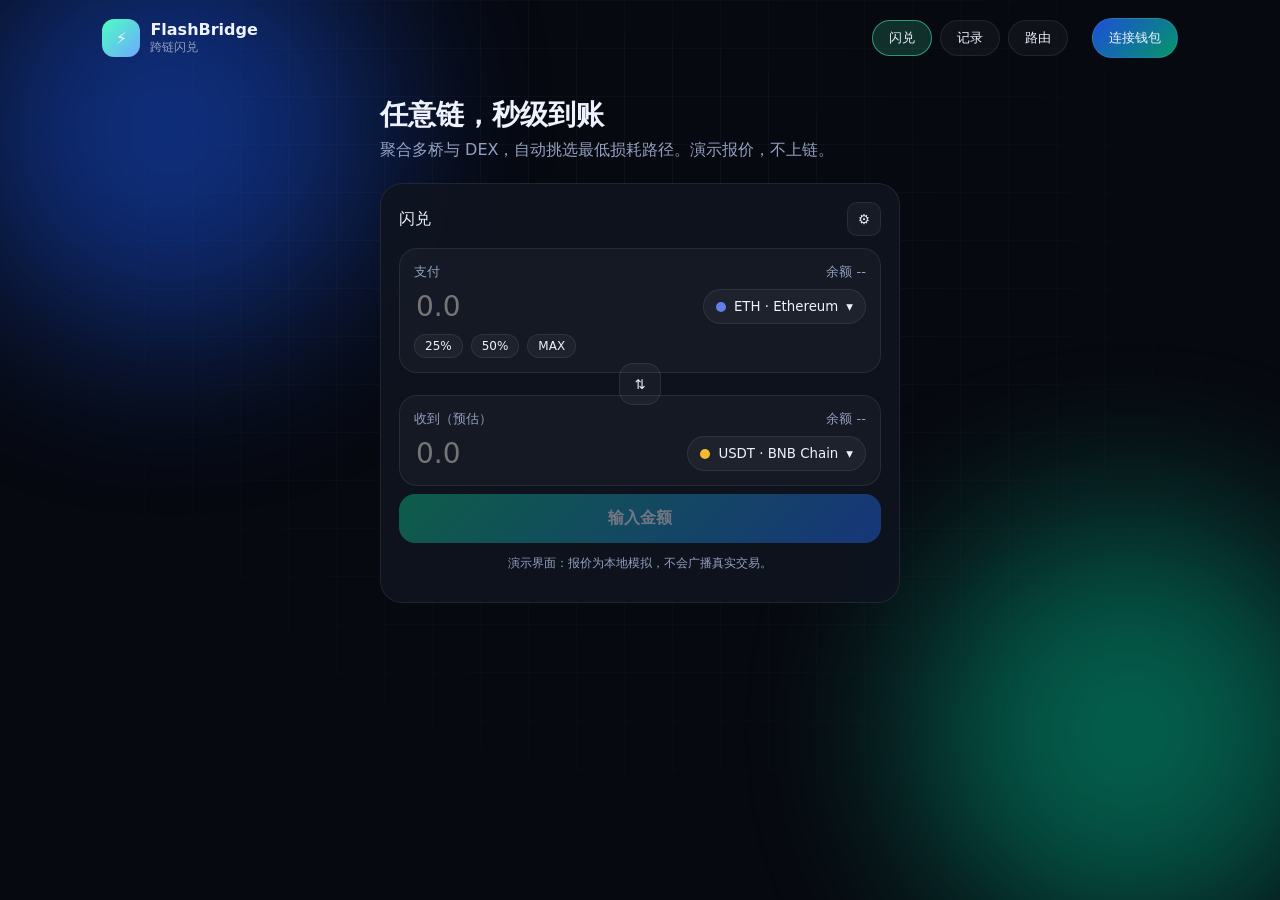
==== web/index.html @ 5e702a51 "添加 FlashBridge 跨链闪兑网页代码" ====
<!DOCTYPE html>
<html lang="zh-CN">
  <head>
    <meta charset="UTF-8" />
    <meta name="viewport" content="width=device-width, initial-scale=1.0" />
    <title>FlashBridge · 跨链闪兑</title>
    <link rel="stylesheet" href="css/style.css" />
  </head>
  <body>
    <div class="bg">
      <div class="orb orb-a"></div>
      <div class="orb orb-b"></div>
      <div class="grid"></div>
    </div>

    <header class="topbar">
      <div class="brand">
        <span class="logo">⚡</span>
        <div>
          <strong>FlashBridge</strong>
          <small>跨链闪兑</small>
        </div>
      </div>
      <nav>
        <button class="nav-btn active" data-view="swap">闪兑</button>
        <button class="nav-btn" data-view="history">记录</button>
        <button class="nav-btn" data-view="routes">路由</button>
      </nav>
      <button id="connectBtn" class="connect">连接钱包</button>
    </header>

    <main>
      <section id="view-swap" class="view">
        <div class="hero">
          <h1>任意链，秒级到账</h1>
          <p>聚合多桥与 DEX，自动挑选最低损耗路径。演示报价，不上链。</p>
        </div>

        <div class="swap-card">
          <div class="card-head">
            <span>闪兑</span>
            <button id="settingsBtn" class="icon-btn" title="滑点设置">⚙</button>
          </div>

          <div class="leg">
            <div class="leg-meta">
              <span>支付</span>
              <span id="fromBalance">余额 --</span>
            </div>
            <div class="leg-row">
              <input id="fromAmount" type="number" min="0" step="any" placeholder="0.0" />
              <button class="asset-btn" id="fromAssetBtn">
                <span class="dot" data-chain="ethereum"></span>
                <span id="fromLabel">ETH · Ethereum</span>
                ▾
              </button>
            </div>
            <div class="quick">
              <button data-pct="25">25%</button>
              <button data-pct="50">50%</button>
              <button data-pct="100">MAX</button>
            </div>
          </div>

          <button id="flipBtn" class="flip" title="对调">⇅</button>

          <div class="leg">
            <div class="leg-meta">
              <span>收到（预估）</span>
              <span id="toBalance">余额 --</span>
            </div>
            <div class="leg-row">
              <input id="toAmount" type="text" readonly placeholder="0.0" />
              <button class="asset-btn" id="toAssetBtn">
                <span class="dot" data-chain="bsc"></span>
                <span id="toLabel">USDT · BNB Chain</span>
                ▾
              </button>
            </div>
          </div>

          <div id="quoteBox" class="quote hidden">
            <div class="quote-row">
              <span>参考汇率</span>
              <strong id="rateText">--</strong>
            </div>
            <div class="quote-row">
              <span>预估到账</span>
              <strong id="etaText">--</strong>
            </div>
            <div class="quote-row">
              <span>跨链 + Gas</span>
              <strong id="feeText">--</strong>
            </div>
            <div class="quote-row">
              <span>滑点上限</span>
              <strong id="slipText">0.5%</strong>
            </div>
            <div class="route" id="routeText"></div>
          </div>

          <button id="swapBtn" class="primary" disabled>输入金额</button>
          <p class="disclaimer">演示界面：报价为本地模拟，不会广播真实交易。</p>
        </div>
      </section>

      <section id="view-history" class="view hidden">
        <div class="panel">
          <h2>闪兑记录</h2>
          <ul id="historyList" class="history"></ul>
        </div>
      </section>

      <section id="view-routes" class="view hidden">
        <div class="panel">
          <h2>支持的路径</h2>
          <div class="chain-grid" id="chainGrid"></div>
        </div>
      </section>
    </main>

    <div id="picker" class="modal hidden">
      <div class="sheet">
        <div class="sheet-head">
          <h3 id="pickerTitle">选择资产</h3>
          <button class="icon-btn" data-close="picker">✕</button>
        </div>
        <input id="pickerSearch" type="search" placeholder="搜索链或代币" />
        <div id="pickerList" class="picker-list"></div>
      </div>
    </div>

    <div id="settings" class="modal hidden">
      <div class="sheet small">
        <div class="sheet-head">
          <h3>交易设置</h3>
          <button class="icon-btn" data-close="settings">✕</button>
        </div>
        <label>滑点容忍度</label>
        <div class="slip-row">
          <button class="chip" data-slip="0.1">0.1%</button>
          <button class="chip active" data-slip="0.5">0.5%</button>
          <button class="chip" data-slip="1">1%</button>
          <input id="customSlip" type="number" min="0.05" max="5" step="0.05" placeholder="自定义 %" />
        </div>
        <label>收款地址（可选）</label>
        <input id="recvAddr" type="text" placeholder="默认为已连接钱包" />
      </div>
    </div>

    <div id="wallet" class="modal hidden">
      <div class="sheet small">
        <div class="sheet-head">
          <h3>连接钱包</h3>
          <button class="icon-btn" data-close="wallet">✕</button>
        </div>
        <button class="wallet-opt" data-wallet="demo">演示钱包（本地）</button>
        <button class="wallet-opt" data-wallet="injected">浏览器钱包</button>
        <p class="hint">未检测到扩展时会使用演示地址，便于预览完整流程。</p>
      </div>
    </div>

    <div id="confirm" class="modal hidden">
      <div class="sheet">
        <div class="sheet-head">
          <h3>确认闪兑</h3>
          <button class="icon-btn" data-close="confirm">✕</button>
        </div>
        <div id="confirmBody" class="confirm-body"></div>
        <button id="confirmBtn" class="primary">确认并模拟提交</button>
      </div>
    </div>

    <script src="js/app.js"></script>
  </body>
</html>
---- web/css/style.css ----
:root {
  --bg: #070910;
  --card: rgba(16, 20, 32, 0.86);
  --line: rgba(255, 255, 255, 0.08);
  --text: #eef2ff;
  --muted: #93a0c0;
  --accent: #4dffc2;
  --accent-2: #6ea8ff;
  --warn: #ffb020;
  --radius: 22px;
  --font: "SF Pro Display", "PingFang SC", "Noto Sans SC", system-ui, sans-serif;
}

* {
  box-sizing: border-box;
}

html,
body {
  margin: 0;
  min-height: 100%;
  font-family: var(--font);
  color: var(--text);
  background: var(--bg);
}

button,
input {
  font-family: inherit;
}

.bg {
  position: fixed;
  inset: 0;
  z-index: 0;
  overflow: hidden;
}

.orb {
  position: absolute;
  width: 420px;
  height: 420px;
  filter: blur(90px);
  opacity: 0.45;
  border-radius: 50%;
}

.orb-a {
  background: #1a5cff;
  top: -80px;
  left: -40px;
}

.orb-b {
  background: #00c896;
  right: -60px;
  bottom: -40px;
}

.grid {
  position: absolute;
  inset: 0;
  background-image: linear-gradient(rgba(255, 255, 255, 0.04) 1px, transparent 1px),
    linear-gradient(90deg, rgba(255, 255, 255, 0.04) 1px, transparent 1px);
  background-size: 48px 48px;
  mask-image: radial-gradient(circle at 50% 30%, black, transparent 75%);
}

.topbar,
main {
  position: relative;
  z-index: 1;
}

.topbar {
  display: flex;
  align-items: center;
  gap: 24px;
  padding: 18px 8vw;
}

.brand {
  display: flex;
  align-items: center;
  gap: 10px;
}

.logo {
  width: 38px;
  height: 38px;
  display: grid;
  place-items: center;
  border-radius: 12px;
  background: linear-gradient(135deg, var(--accent), var(--accent-2));
}

.brand small {
  display: block;
  color: var(--muted);
  font-size: 12px;
}

nav {
  display: flex;
  gap: 8px;
  margin-left: auto;
}

.nav-btn,
.icon-btn,
.connect,
.chip,
.wallet-opt,
.quick button,
.asset-btn,
.primary,
.flip {
  border: 1px solid var(--line);
  background: rgba(255, 255, 255, 0.04);
  color: var(--text);
  cursor: pointer;
}

.nav-btn {
  border-radius: 999px;
  padding: 8px 16px;
}

.nav-btn.active,
.chip.active {
  background: rgba(77, 255, 194, 0.16);
  border-color: rgba(77, 255, 194, 0.5);
}

.connect {
  border-radius: 999px;
  padding: 10px 16px;
  background: linear-gradient(135deg, #1d4ed8, #059669);
}

main {
  max-width: 560px;
  margin: 0 auto;
  padding: 12px 20px 80px;
}

.hero h1 {
  margin: 8px 0 6px;
  font-size: 28px;
}

.hero p {
  margin: 0 0 22px;
  color: var(--muted);
}

.swap-card,
.panel,
.sheet {
  background: var(--card);
  border: 1px solid var(--line);
  border-radius: var(--radius);
  backdrop-filter: blur(18px);
}

.swap-card,
.panel {
  padding: 18px;
}

.card-head {
  display: flex;
  justify-content: space-between;
  align-items: center;
  margin-bottom: 12px;
}

.leg {
  background: rgba(255, 255, 255, 0.03);
  border: 1px solid var(--line);
  border-radius: 18px;
  padding: 14px;
}

.leg-meta,
.quote-row,
.sheet-head {
  display: flex;
  justify-content: space-between;
  color: var(--muted);
  font-size: 13px;
}

.leg-row {
  display: flex;
  gap: 10px;
  margin-top: 8px;
}

.leg-row input {
  flex: 1;
  min-width: 0;
  background: transparent;
  border: 0;
  color: var(--text);
  font-size: 28px;
  outline: none;
}

.asset-btn {
  display: flex;
  align-items: center;
  gap: 8px;
  border-radius: 999px;
  padding: 8px 12px;
  white-space: nowrap;
}

.dot {
  width: 10px;
  height: 10px;
  border-radius: 50%;
  background: #627eea;
}

.dot[data-chain="ethereum"] {
  background: #627eea;
}
.dot[data-chain="bsc"] {
  background: #f3ba2f;
}
.dot[data-chain="polygon"] {
  background: #8247e5;
}
.dot[data-chain="arbitrum"] {
  background: #28a0f0;
}
.dot[data-chain="optimism"] {
  background: #ff0420;
}
.dot[data-chain="base"] {
  background: #0052ff;
}
.dot[data-chain="solana"] {
  background: #14f195;
}
.dot[data-chain="bitcoin"] {
  background: #f7931a;
}
.dot[data-chain="tron"] {
  background: #ef0027;
}

.quick {
  display: flex;
  gap: 8px;
  margin-top: 10px;
}

.quick button {
  border-radius: 999px;
  padding: 4px 10px;
  font-size: 12px;
}

.flip {
  width: 42px;
  height: 42px;
  border-radius: 14px;
  display: grid;
  place-items: center;
  margin: -10px auto;
  position: relative;
  z-index: 2;
}

.quote {
  margin: 14px 0;
  padding: 12px;
  border-radius: 14px;
  border: 1px dashed var(--line);
}

.quote.hidden,
.view.hidden,
.modal.hidden {
  display: none;
}

.route {
  margin-top: 10px;
  font-size: 13px;
  color: var(--accent);
}

.primary {
  width: 100%;
  margin-top: 8px;
  border: 0;
  border-radius: 16px;
  padding: 14px;
  font-size: 16px;
  font-weight: 650;
  background: linear-gradient(135deg, #10b981, #2563eb);
}

.primary:disabled {
  opacity: 0.45;
  cursor: not-allowed;
}

.disclaimer,
.hint {
  color: var(--muted);
  font-size: 12px;
  text-align: center;
}

.modal {
  position: fixed;
  inset: 0;
  background: rgba(0, 0, 0, 0.55);
  z-index: 10;
  display: grid;
  place-items: center;
  padding: 20px;
}

.sheet {
  width: min(460px, 100%);
  padding: 16px;
}

.sheet.small {
  width: min(380px, 100%);
}

.sheet-head {
  align-items: center;
  margin-bottom: 12px;
}

.sheet-head h3 {
  margin: 0;
  color: var(--text);
}

.icon-btn {
  width: 34px;
  height: 34px;
  border-radius: 10px;
}

.picker-list {
  max-height: 360px;
  overflow: auto;
  margin-top: 10px;
}

.pick-item,
.wallet-opt,
.history li {
  width: 100%;
  text-align: left;
  display: flex;
  justify-content: space-between;
  align-items: center;
  padding: 12px;
  border-radius: 14px;
  border: 1px solid var(--line);
  background: rgba(255, 255, 255, 0.03);
  color: var(--text);
  margin-bottom: 8px;
}

#pickerSearch,
#recvAddr,
#customSlip {
  width: 100%;
  border-radius: 12px;
  border: 1px solid var(--line);
  background: rgba(255, 255, 255, 0.04);
  color: var(--text);
  padding: 10px 12px;
}

.slip-row {
  display: flex;
  gap: 8px;
  margin: 8px 0 16px;
  flex-wrap: wrap;
}

.chip {
  border-radius: 999px;
  padding: 6px 12px;
}

.chain-grid {
  display: grid;
  grid-template-columns: 1fr 1fr;
  gap: 10px;
}

.chain-card {
  border: 1px solid var(--line);
  border-radius: 14px;
  padding: 12px;
}

.chain-card small {
  color: var(--muted);
}

.history {
  list-style: none;
  padding: 0;
  margin: 0;
}

.confirm-body div {
  display: flex;
  justify-content: space-between;
  margin: 8px 0;
  color: var(--muted);
}

.confirm-body strong {
  color: var(--text);
}

@media (max-width: 720px) {
  .topbar {
    padding: 14px 16px;
    flex-wrap: wrap;
  }
  nav {
    order: 3;
    width: 100%;
    margin: 0;
  }
}
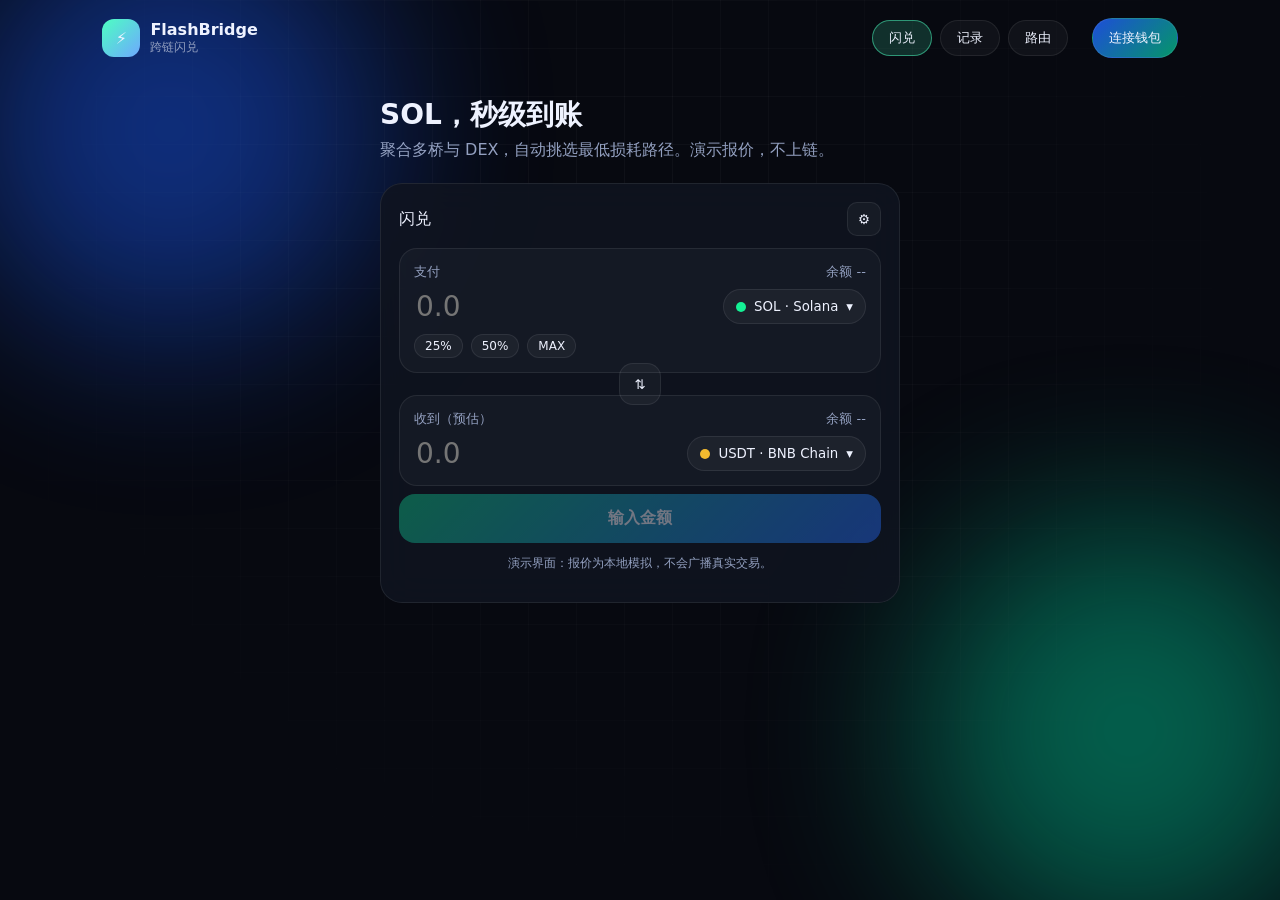
==== commit cee55cb4: "更新页面代码" ====
--- a/web/index.html
+++ b/web/index.html
@@ -32,7 +32,7 @@
     <main>
       <section id="view-swap" class="view">
         <div class="hero">
-          <h1>任意链，秒级到账</h1>
+          <h1>SOL，秒级到账</h1>
           <p>聚合多桥与 DEX，自动挑选最低损耗路径。演示报价，不上链。</p>
         </div>
 
@@ -50,8 +50,8 @@
             <div class="leg-row">
               <input id="fromAmount" type="number" min="0" step="any" placeholder="0.0" />
               <button class="asset-btn" id="fromAssetBtn">
-                <span class="dot" data-chain="ethereum"></span>
-                <span id="fromLabel">ETH · Ethereum</span>
+                <span class="dot" data-chain="solana"></span>
+                <span id="fromLabel">SOL · Solana</span>
                 ▾
               </button>
             </div>
